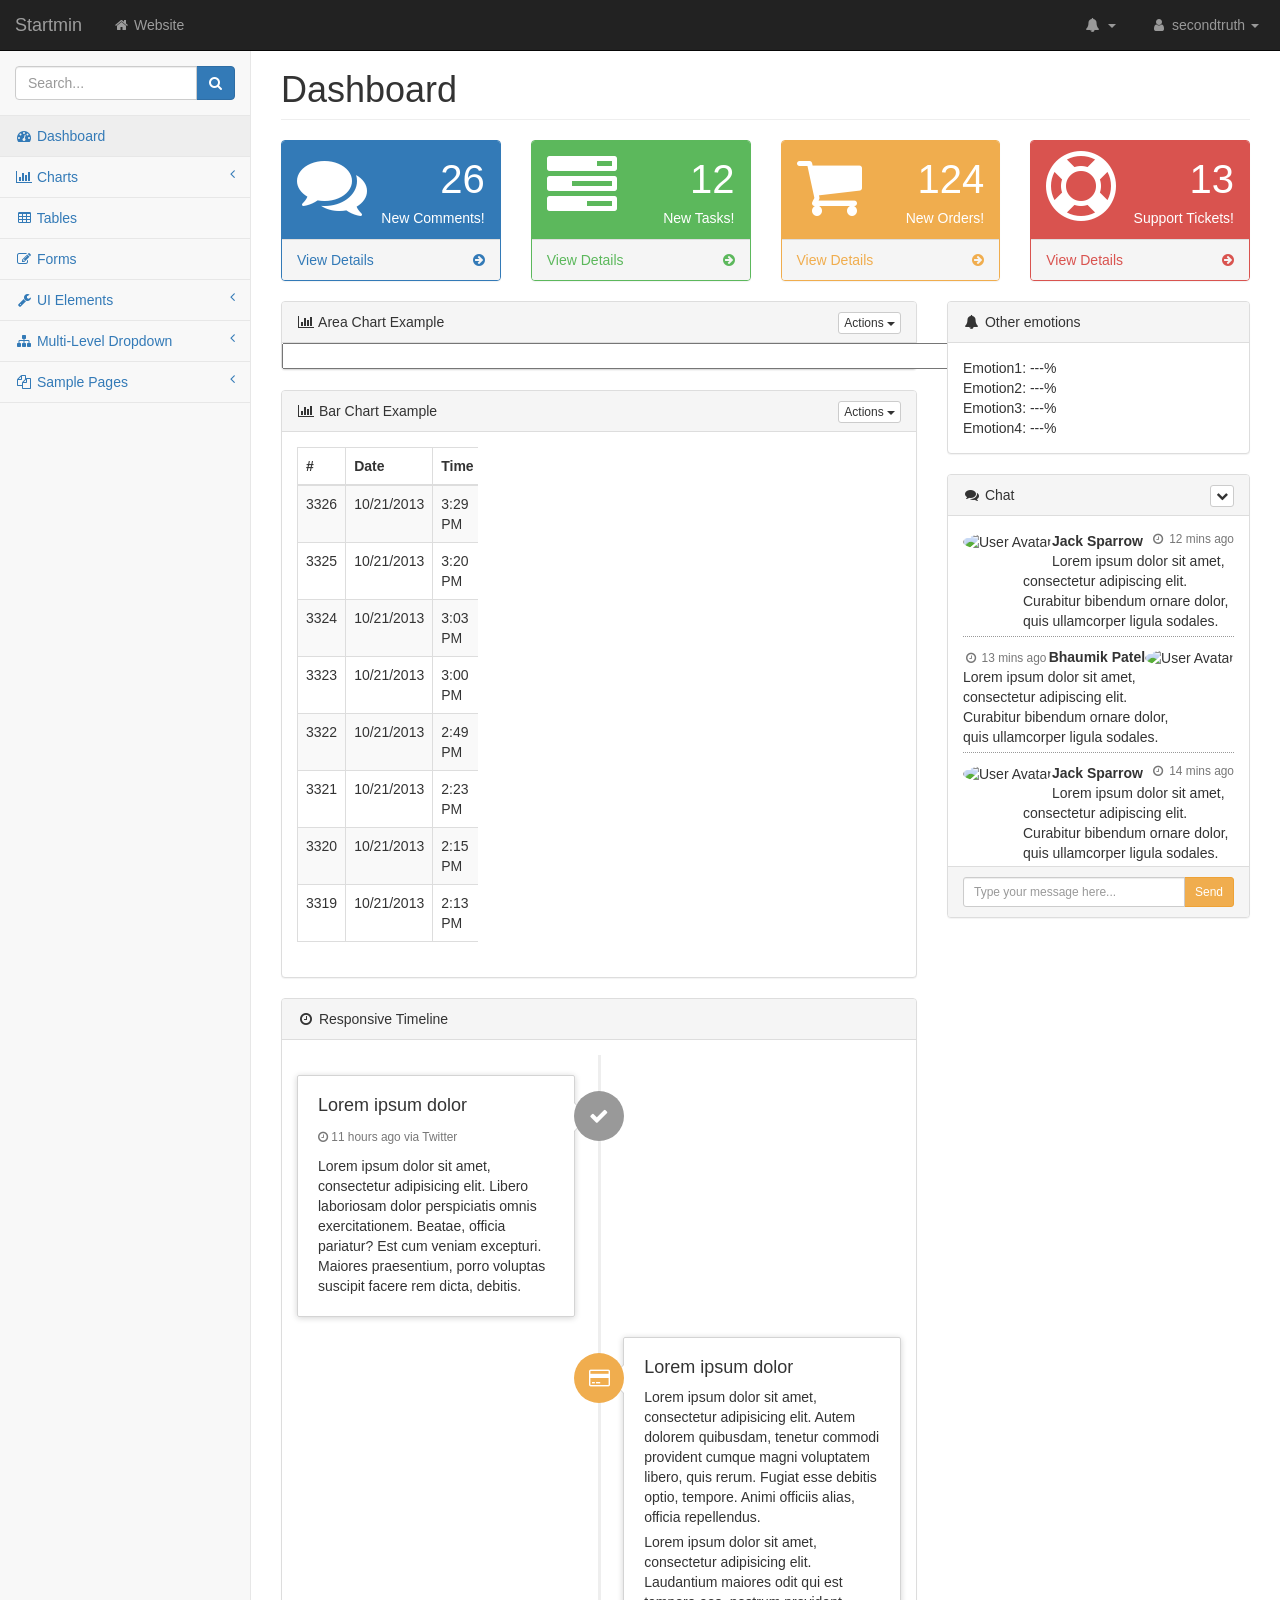
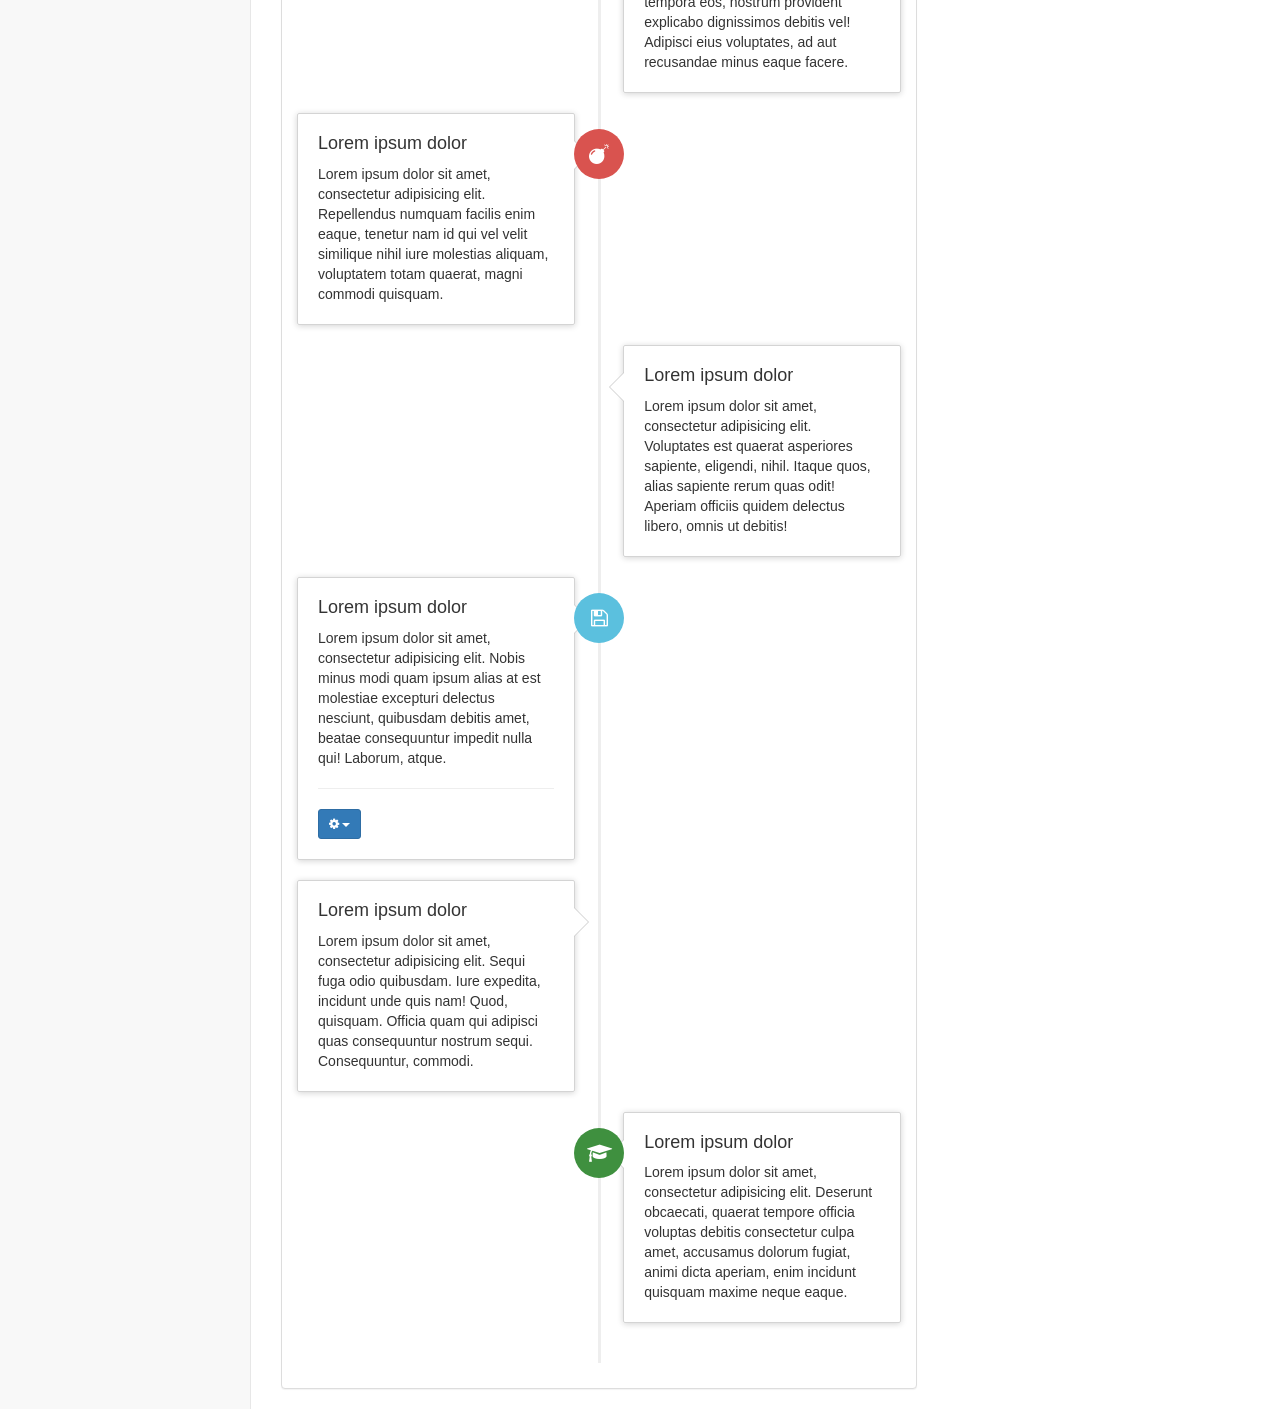
==== Downloads/startmin-master/pages/index.html @ 25c36cb5 "work on template" ====
<!DOCTYPE html>
<html lang="en">

    <head>
        <meta charset="utf-8">
        <meta http-equiv="X-UA-Compatible" content="IE=edge">
        <meta name="viewport" content="width=device-width, initial-scale=1">
        <meta name="description" content="">
        <meta name="author" content="">

        <title>Startmin - Bootstrap Admin Theme</title>

        <!-- Bootstrap Core CSS -->
        <link href="../css/bootstrap.min.css" rel="stylesheet">

        <!-- MetisMenu CSS -->
        <link href="../css/metisMenu.min.css" rel="stylesheet">

        <!-- Timeline CSS -->
        <link href="../css/timeline.css" rel="stylesheet">

        <!-- Custom CSS -->
        <link href="../css/startmin.css" rel="stylesheet">

        <!-- Morris Charts CSS -->
        <link href="../css/morris.css" rel="stylesheet">

        <!-- Custom Fonts -->
        <link href="../css/font-awesome.min.css" rel="stylesheet" type="text/css">

        <!-- HTML5 Shim and Respond.js IE8 support of HTML5 elements and media queries -->
        <!-- WARNING: Respond.js doesn't work if you view the page via file:// -->
        <!--[if lt IE 9]>
        <script src="https://cdnjs.cloudflare.com/ajax/libs/html5shiv/3.7.3/html5shiv.min.js"></script>
        <script src="https://cdnjs.cloudflare.com/ajax/libs/respond.js/1.4.2/respond.min.js"></script>
        <![endif]-->
    </head>

    <body>

        <div id="wrapper">

            <!-- Navigation -->
            <nav class="navbar navbar-inverse navbar-fixed-top" role="navigation">
                <div class="navbar-header">
                    <a class="navbar-brand" href="index.html">Startmin</a>
                </div>

                <button type="button" class="navbar-toggle" data-toggle="collapse" data-target=".navbar-collapse">
                    <span class="sr-only">Toggle navigation</span>
                    <span class="icon-bar"></span>
                    <span class="icon-bar"></span>
                    <span class="icon-bar"></span>
                </button>

                <ul class="nav navbar-nav navbar-left navbar-top-links">
                    <li><a href="#"><i class="fa fa-home fa-fw"></i> Website</a></li>
                </ul>

                <ul class="nav navbar-right navbar-top-links">
                    <li class="dropdown navbar-inverse">
                        <a class="dropdown-toggle" data-toggle="dropdown" href="#">
                            <i class="fa fa-bell fa-fw"></i> <b class="caret"></b>
                        </a>
                        <ul class="dropdown-menu dropdown-alerts">
                            <li>
                                <a href="#">
                                    <div>
                                        <i class="fa fa-comment fa-fw"></i> New Comment
                                        <span class="pull-right text-muted small">4 minutes ago</span>
                                    </div>
                                </a>
                            </li>
                            <li>
                                <a href="#">
                                    <div>
                                        <i class="fa fa-twitter fa-fw"></i> 3 New Followers
                                        <span class="pull-right text-muted small">12 minutes ago</span>
                                    </div>
                                </a>
                            </li>
                            <li>
                                <a href="#">
                                    <div>
                                        <i class="fa fa-envelope fa-fw"></i> Message Sent
                                        <span class="pull-right text-muted small">4 minutes ago</span>
                                    </div>
                                </a>
                            </li>
                            <li>
                                <a href="#">
                                    <div>
                                        <i class="fa fa-tasks fa-fw"></i> New Task
                                        <span class="pull-right text-muted small">4 minutes ago</span>
                                    </div>
                                </a>
                            </li>
                            <li>
                                <a href="#">
                                    <div>
                                        <i class="fa fa-upload fa-fw"></i> Server Rebooted
                                        <span class="pull-right text-muted small">4 minutes ago</span>
                                    </div>
                                </a>
                            </li>
                            <li class="divider"></li>
                            <li>
                                <a class="text-center" href="#">
                                    <strong>See All Alerts</strong>
                                    <i class="fa fa-angle-right"></i>
                                </a>
                            </li>
                        </ul>
                    </li>
                    <li class="dropdown">
                        <a class="dropdown-toggle" data-toggle="dropdown" href="#">
                            <i class="fa fa-user fa-fw"></i> secondtruth <b class="caret"></b>
                        </a>
                        <ul class="dropdown-menu dropdown-user">
                            <li>
                                <a href="#"><i class="fa fa-user fa-fw"></i> User Profile</a>
                            </li>
                            <li>
                                <a href="#"><i class="fa fa-gear fa-fw"></i> Settings</a>
                            </li>
                            <li class="divider"></li>
                            <li>
                                <a href="login.html"><i class="fa fa-sign-out fa-fw"></i> Logout</a>
                            </li>
                        </ul>
                    </li>
                </ul>
                <!-- /.navbar-top-links -->
            </nav>

            <aside class="sidebar navbar-default" role="navigation">
                <div class="sidebar-nav navbar-collapse">
                    <ul class="nav" id="side-menu">
                        <li class="sidebar-search">
                            <div class="input-group custom-search-form">
                                <input type="text" class="form-control" placeholder="Search...">
                                <span class="input-group-btn">
                                    <button class="btn btn-primary" type="button">
                                        <i class="fa fa-search"></i>
                                    </button>
                                </span>
                            </div>
                            <!-- /input-group -->
                        </li>
                        <li>
                            <a href="index.html" class="active"><i class="fa fa-dashboard fa-fw"></i> Dashboard</a>
                        </li>
                        <li>
                            <a href="#"><i class="fa fa-bar-chart-o fa-fw"></i> Charts<span class="fa arrow"></span></a>
                            <ul class="nav nav-second-level">
                                <li>
                                    <a href="flot.html">Flot Charts</a>
                                </li>
                                <li>
                                    <a href="morris.html">Morris.js Charts</a>
                                </li>
                            </ul>
                            <!-- /.nav-second-level -->
                        </li>
                        <li>
                            <a href="tables.html"><i class="fa fa-table fa-fw"></i> Tables</a>
                        </li>
                        <li>
                            <a href="forms.html"><i class="fa fa-edit fa-fw"></i> Forms</a>
                        </li>
                        <li>
                            <a href="#"><i class="fa fa-wrench fa-fw"></i> UI Elements<span class="fa arrow"></span></a>
                            <ul class="nav nav-second-level">
                                <li>
                                    <a href="panels-wells.html">Panels and Wells</a>
                                </li>
                                <li>
                                    <a href="buttons.html">Buttons</a>
                                </li>
                                <li>
                                    <a href="notifications.html">Notifications</a>
                                </li>
                                <li>
                                    <a href="typography.html">Typography</a>
                                </li>
                                <li>
                                    <a href="icons.html"> Icons</a>
                                </li>
                                <li>
                                    <a href="grid.html">Grid</a>
                                </li>
                            </ul>
                            <!-- /.nav-second-level -->
                        </li>
                        <li>
                            <a href="#"><i class="fa fa-sitemap fa-fw"></i> Multi-Level Dropdown<span class="fa arrow"></span></a>
                            <ul class="nav nav-second-level">
                                <li>
                                    <a href="#">Second Level Item</a>
                                </li>
                                <li>
                                    <a href="#">Second Level Item</a>
                                </li>
                                <li>
                                    <a href="#">Third Level <span class="fa arrow"></span></a>
                                    <ul class="nav nav-third-level">
                                        <li>
                                            <a href="#">Third Level Item</a>
                                        </li>
                                        <li>
                                            <a href="#">Third Level Item</a>
                                        </li>
                                        <li>
                                            <a href="#">Third Level Item</a>
                                        </li>
                                        <li>
                                            <a href="#">Third Level Item</a>
                                        </li>
                                    </ul>
                                    <!-- /.nav-third-level -->
                                </li>
                            </ul>
                            <!-- /.nav-second-level -->
                        </li>
                        <li>
                            <a href="#"><i class="fa fa-files-o fa-fw"></i> Sample Pages<span class="fa arrow"></span></a>
                            <ul class="nav nav-second-level">
                                <li>
                                    <a href="blank.html">Blank Page</a>
                                </li>
                                <li>
                                    <a href="login.html">Login Page</a>
                                </li>
                            </ul>
                            <!-- /.nav-second-level -->
                        </li>
                    </ul>
                </div>
            </aside>
            <!-- /.sidebar -->

            <div id="page-wrapper">
                <div class="container-fluid">
                    <div class="row">
                        <div class="col-lg-12">
                            <h1 class="page-header">Dashboard</h1>
                        </div>
                        <!-- /.col-lg-12 -->
                    </div>
                    <!-- /.row -->
                    <div class="row">
                        <div class="col-lg-3 col-md-6">
                            <div class="panel panel-primary">
                                <div class="panel-heading">
                                    <div class="row">
                                        <div class="col-xs-3">
                                            <i class="fa fa-comments fa-5x"></i>
                                        </div>
                                        <div class="col-xs-9 text-right">
                                            <div class="huge">26</div>
                                            <div>New Comments!</div>
                                        </div>
                                    </div>
                                </div>
                                <a href="#">
                                    <div class="panel-footer">
                                        <span class="pull-left">View Details</span>
                                        <span class="pull-right"><i class="fa fa-arrow-circle-right"></i></span>

                                        <div class="clearfix"></div>
                                    </div>
                                </a>
                            </div>
                        </div>
                        <div class="col-lg-3 col-md-6">
                            <div class="panel panel-green">
                                <div class="panel-heading">
                                    <div class="row">
                                        <div class="col-xs-3">
                                            <i class="fa fa-tasks fa-5x"></i>
                                        </div>
                                        <div class="col-xs-9 text-right">
                                            <div class="huge">12</div>
                                            <div>New Tasks!</div>
                                        </div>
                                    </div>
                                </div>
                                <a href="#">
                                    <div class="panel-footer">
                                        <span class="pull-left">View Details</span>
                                        <span class="pull-right"><i class="fa fa-arrow-circle-right"></i></span>

                                        <div class="clearfix"></div>
                                    </div>
                                </a>
                            </div>
                        </div>
                        <div class="col-lg-3 col-md-6">
                            <div class="panel panel-yellow">
                                <div class="panel-heading">
                                    <div class="row">
                                        <div class="col-xs-3">
                                            <i class="fa fa-shopping-cart fa-5x"></i>
                                        </div>
                                        <div class="col-xs-9 text-right">
                                            <div class="huge">124</div>
                                            <div>New Orders!</div>
                                        </div>
                                    </div>
                                </div>
                                <a href="#">
                                    <div class="panel-footer">
                                        <span class="pull-left">View Details</span>
                                        <span class="pull-right"><i class="fa fa-arrow-circle-right"></i></span>

                                        <div class="clearfix"></div>
                                    </div>
                                </a>
                            </div>
                        </div>
                        <div class="col-lg-3 col-md-6">
                            <div class="panel panel-red">
                                <div class="panel-heading">
                                    <div class="row">
                                        <div class="col-xs-3">
                                            <i class="fa fa-support fa-5x"></i>
                                        </div>
                                        <div class="col-xs-9 text-right">
                                            <div class="huge">13</div>
                                            <div>Support Tickets!</div>
                                        </div>
                                    </div>
                                </div>
                                <a href="#">
                                    <div class="panel-footer">
                                        <span class="pull-left">View Details</span>
                                        <span class="pull-right"><i class="fa fa-arrow-circle-right"></i></span>

                                        <div class="clearfix"></div>
                                    </div>
                                </a>
                            </div>
                        </div>
                    </div>
                    <!-- /.row -->
                    <div class="row">
                        <div class="col-lg-8">
                            <div class="panel panel-default">
                                <div class="panel-heading">
                                    <i class="fa fa-bar-chart-o fa-fw"></i> Area Chart Example
                                    <div class="pull-right">
                                        <div class="btn-group">
                                            <button type="button" class="btn btn-default btn-xs dropdown-toggle" data-toggle="dropdown">
                                                Actions
                                                <span class="caret"></span>
                                            </button>
                                            <ul class="dropdown-menu pull-right" role="menu">
                                                <li><a href="#">Manual text</a>
                                                </li>
                                                <li><a href="#">URL</a>
                                                </li>
                                            </ul>
                                        </div>
                                    </div>
                                </div>
                                <!-- /.panel-heading -->
                                <input
                                  type="text"
                                  id="name"
                                  name="name"
                                  required
                                  minlength="4"
                                  maxlength="8"
                                  size="92"
                                />
                                <!-- /.panel-body -->
                            </div>
                            <!-- /.panel -->
                            <div class="panel panel-default">
                                <div class="panel-heading">
                                    <i class="fa fa-bar-chart-o fa-fw"></i> Bar Chart Example
                                    <div class="pull-right">
                                        <div class="btn-group">
                                            <button type="button" class="btn btn-default btn-xs dropdown-toggle" data-toggle="dropdown">
                                                Actions
                                                <span class="caret"></span>
                                            </button>
                                            <ul class="dropdown-menu pull-right" role="menu">
                                                <li><a href="#">Action</a>
                                                </li>
                                                <li><a href="#">Another action</a>
                                                </li>
                                                <li><a href="#">Something else here</a>
                                                </li>
                                                <li class="divider"></li>
                                                <li><a href="#">Separated link</a>
                                                </li>
                                            </ul>
                                        </div>
                                    </div>
                                </div>
                                <!-- /.panel-heading -->
                                <div class="panel-body">
                                    <div class="row">
                                        <div class="col-lg-4">
                                            <div class="table-responsive">
                                                <table class="table table-bordered table-hover table-striped">
                                                    <thead>
                                                        <tr>
                                                            <th>#</th>
                                                            <th>Date</th>
                                                            <th>Time</th>
                                                            <th>Amount</th>
                                                        </tr>
                                                    </thead>
                                                    <tbody>
                                                        <tr>
                                                            <td>3326</td>
                                                            <td>10/21/2013</td>
                                                            <td>3:29 PM</td>
                                                            <td>$321.33</td>
                                                        </tr>
                                                        <tr>
                                                            <td>3325</td>
                                                            <td>10/21/2013</td>
                                                            <td>3:20 PM</td>
                                                            <td>$234.34</td>
                                                        </tr>
                                                        <tr>
                                                            <td>3324</td>
                                                            <td>10/21/2013</td>
                                                            <td>3:03 PM</td>
                                                            <td>$724.17</td>
                                                        </tr>
                                                        <tr>
                                                            <td>3323</td>
                                                            <td>10/21/2013</td>
                                                            <td>3:00 PM</td>
                                                            <td>$23.71</td>
                                                        </tr>
                                                        <tr>
                                                            <td>3322</td>
                                                            <td>10/21/2013</td>
                                                            <td>2:49 PM</td>
                                                            <td>$8345.23</td>
                                                        </tr>
                                                        <tr>
                                                            <td>3321</td>
                                                            <td>10/21/2013</td>
                                                            <td>2:23 PM</td>
                                                            <td>$245.12</td>
                                                        </tr>
                                                        <tr>
                                                            <td>3320</td>
                                                            <td>10/21/2013</td>
                                                            <td>2:15 PM</td>
                                                            <td>$5663.54</td>
                                                        </tr>
                                                        <tr>
                                                            <td>3319</td>
                                                            <td>10/21/2013</td>
                                                            <td>2:13 PM</td>
                                                            <td>$943.45</td>
                                                        </tr>
                                                    </tbody>
                                                </table>
                                            </div>
                                            <!-- /.table-responsive -->
                                        </div>
                                        <!-- /.col-lg-4 (nested) -->
                                        <div class="col-lg-8">
                                            <div id="morris-bar-chart"></div>
                                        </div>
                                        <!-- /.col-lg-8 (nested) -->
                                    </div>
                                    <!-- /.row -->
                                </div>
                                <!-- /.panel-body -->
                            </div>
                            <!-- /.panel -->
                            <div class="panel panel-default">
                                <div class="panel-heading">
                                    <i class="fa fa-clock-o fa-fw"></i> Responsive Timeline
                                </div>
                                <!-- /.panel-heading -->
                                <div class="panel-body">
                                    <ul class="timeline">
                                        <li>
                                            <div class="timeline-badge"><i class="fa fa-check"></i>
                                            </div>
                                            <div class="timeline-panel">
                                                <div class="timeline-heading">
                                                    <h4 class="timeline-title">Lorem ipsum dolor</h4>

                                                    <p>
                                                        <small class="text-muted"><i class="fa fa-clock-o"></i> 11 hours ago via
                                                            Twitter
                                                        </small>
                                                    </p>
                                                </div>
                                                <div class="timeline-body">
                                                    <p>Lorem ipsum dolor sit amet, consectetur adipisicing elit. Libero
                                                        laboriosam
                                                        dolor perspiciatis omnis exercitationem. Beatae, officia pariatur? Est
                                                        cum
                                                        veniam excepturi. Maiores praesentium, porro voluptas suscipit facere
                                                        rem
                                                        dicta, debitis.</p>
                                                </div>
                                            </div>
                                        </li>
                                        <li class="timeline-inverted">
                                            <div class="timeline-badge warning"><i class="fa fa-credit-card"></i>
                                            </div>
                                            <div class="timeline-panel">
                                                <div class="timeline-heading">
                                                    <h4 class="timeline-title">Lorem ipsum dolor</h4>
                                                </div>
                                                <div class="timeline-body">
                                                    <p>Lorem ipsum dolor sit amet, consectetur adipisicing elit. Autem dolorem
                                                        quibusdam, tenetur commodi provident cumque magni voluptatem libero,
                                                        quis
                                                        rerum. Fugiat esse debitis optio, tempore. Animi officiis alias, officia
                                                        repellendus.</p>

                                                    <p>Lorem ipsum dolor sit amet, consectetur adipisicing elit. Laudantium
                                                        maiores
                                                        odit qui est tempora eos, nostrum provident explicabo dignissimos
                                                        debitis
                                                        vel! Adipisci eius voluptates, ad aut recusandae minus eaque facere.</p>
                                                </div>
                                            </div>
                                        </li>
                                        <li>
                                            <div class="timeline-badge danger"><i class="fa fa-bomb"></i>
                                            </div>
                                            <div class="timeline-panel">
                                                <div class="timeline-heading">
                                                    <h4 class="timeline-title">Lorem ipsum dolor</h4>
                                                </div>
                                                <div class="timeline-body">
                                                    <p>Lorem ipsum dolor sit amet, consectetur adipisicing elit. Repellendus
                                                        numquam
                                                        facilis enim eaque, tenetur nam id qui vel velit similique nihil iure
                                                        molestias aliquam, voluptatem totam quaerat, magni commodi quisquam.</p>
                                                </div>
                                            </div>
                                        </li>
                                        <li class="timeline-inverted">
                                            <div class="timeline-panel">
                                                <div class="timeline-heading">
                                                    <h4 class="timeline-title">Lorem ipsum dolor</h4>
                                                </div>
                                                <div class="timeline-body">
                                                    <p>Lorem ipsum dolor sit amet, consectetur adipisicing elit. Voluptates est
                                                        quaerat asperiores sapiente, eligendi, nihil. Itaque quos, alias
                                                        sapiente
                                                        rerum quas odit! Aperiam officiis quidem delectus libero, omnis ut
                                                        debitis!</p>
                                                </div>
                                            </div>
                                        </li>
                                        <li>
                                            <div class="timeline-badge info"><i class="fa fa-save"></i>
                                            </div>
                                            <div class="timeline-panel">
                                                <div class="timeline-heading">
                                                    <h4 class="timeline-title">Lorem ipsum dolor</h4>
                                                </div>
                                                <div class="timeline-body">
                                                    <p>Lorem ipsum dolor sit amet, consectetur adipisicing elit. Nobis minus
                                                        modi
                                                        quam ipsum alias at est molestiae excepturi delectus nesciunt, quibusdam
                                                        debitis amet, beatae consequuntur impedit nulla qui! Laborum, atque.</p>
                                                    <hr>
                                                    <div class="btn-group">
                                                        <button type="button" class="btn btn-primary btn-sm dropdown-toggle" data-toggle="dropdown">
                                                            <i class="fa fa-gear"></i> <span class="caret"></span>
                                                        </button>
                                                        <ul class="dropdown-menu" role="menu">
                                                            <li><a href="#">Action</a>
                                                            </li>
                                                            <li><a href="#">Another action</a>
                                                            </li>
                                                            <li><a href="#">Something else here</a>
                                                            </li>
                                                            <li class="divider"></li>
                                                            <li><a href="#">Separated link</a>
                                                            </li>
                                                        </ul>
                                                    </div>
                                                </div>
                                            </div>
                                        </li>
                                        <li>
                                            <div class="timeline-panel">
                                                <div class="timeline-heading">
                                                    <h4 class="timeline-title">Lorem ipsum dolor</h4>
                                                </div>
                                                <div class="timeline-body">
                                                    <p>Lorem ipsum dolor sit amet, consectetur adipisicing elit. Sequi fuga odio
                                                        quibusdam. Iure expedita, incidunt unde quis nam! Quod, quisquam.
                                                        Officia
                                                        quam qui adipisci quas consequuntur nostrum sequi. Consequuntur,
                                                        commodi.</p>
                                                </div>
                                            </div>
                                        </li>
                                        <li class="timeline-inverted">
                                            <div class="timeline-badge success"><i class="fa fa-graduation-cap"></i>
                                            </div>
                                            <div class="timeline-panel">
                                                <div class="timeline-heading">
                                                    <h4 class="timeline-title">Lorem ipsum dolor</h4>
                                                </div>
                                                <div class="timeline-body">
                                                    <p>Lorem ipsum dolor sit amet, consectetur adipisicing elit. Deserunt
                                                        obcaecati,
                                                        quaerat tempore officia voluptas debitis consectetur culpa amet,
                                                        accusamus
                                                        dolorum fugiat, animi dicta aperiam, enim incidunt quisquam maxime neque
                                                        eaque.</p>
                                                </div>
                                            </div>
                                        </li>
                                    </ul>
                                </div>
                                <!-- /.panel-body -->
                            </div>
                            <!-- /.panel -->
                        </div>
                        <!-- /.col-lg-8 -->
                        <div class="col-lg-4">
                            <div class="panel panel-default">
                                <div class="panel-heading">
                                    <i class="fa fa-bell fa-fw"></i> Other emotions
                                </div>
                                <!-- /.panel-heading -->
                                <div class="panel-body">
                                    Emotion1: ---%<br>
                                    Emotion2: ---%<br>
                                    Emotion3: ---%<br>
                                    Emotion4: ---%<br>



                                    <!-- Въвеждаме тук списък с открити емоции -->

                                </div>
                                <!-- /.panel-body -->
                            </div>
                            <div class="chat-panel panel panel-default">
                                <div class="panel-heading">
                                    <i class="fa fa-comments fa-fw"></i>
                                    Chat
                                    <div class="btn-group pull-right">
                                        <button type="button" class="btn btn-default btn-xs dropdown-toggle" data-toggle="dropdown">
                                            <i class="fa fa-chevron-down"></i>
                                        </button>
                                        <ul class="dropdown-menu slidedown">
                                            <li>
                                                <a href="#">
                                                    <i class="fa fa-refresh fa-fw"></i> Refresh
                                                </a>
                                            </li>
                                            <li>
                                                <a href="#">
                                                    <i class="fa fa-check-circle fa-fw"></i> Available
                                                </a>
                                            </li>
                                            <li>
                                                <a href="#">
                                                    <i class="fa fa-times fa-fw"></i> Busy
                                                </a>
                                            </li>
                                            <li>
                                                <a href="#">
                                                    <i class="fa fa-clock-o fa-fw"></i> Away
                                                </a>
                                            </li>
                                            <li class="divider"></li>
                                            <li>
                                                <a href="#">
                                                    <i class="fa fa-sign-out fa-fw"></i> Sign Out
                                                </a>
                                            </li>
                                        </ul>
                                    </div>
                                </div>
                                <!-- /.panel-heading -->
                                <div class="panel-body">
                                    <ul class="chat">
                                        <li class="left clearfix">
                                                <span class="chat-img pull-left">
                                                    <img src="http://via.placeholder.com/50/55C1E7/fff" alt="User Avatar"
                                                         class="img-circle"/>
                                                </span>

                                            <div class="chat-body clearfix">
                                                <div class="header">
                                                    <strong class="primary-font">Jack Sparrow</strong>
                                                    <small class="pull-right text-muted">
                                                        <i class="fa fa-clock-o fa-fw"></i> 12 mins ago
                                                    </small>
                                                </div>
                                                <p>
                                                    Lorem ipsum dolor sit amet, consectetur adipiscing elit. Curabitur bibendum
                                                    ornare dolor, quis ullamcorper ligula sodales.
                                                </p>
                                            </div>
                                        </li>
                                        <li class="right clearfix">
                                                <span class="chat-img pull-right">
                                                    <img src="http://via.placeholder.com/50/FA6F57/fff" alt="User Avatar"
                                                         class="img-circle"/>
                                                </span>

                                            <div class="chat-body clearfix">
                                                <div class="header">
                                                    <small class=" text-muted">
                                                        <i class="fa fa-clock-o fa-fw"></i> 13 mins ago
                                                    </small>
                                                    <strong class="pull-right primary-font">Bhaumik Patel</strong>
                                                </div>
                                                <p>
                                                    Lorem ipsum dolor sit amet, consectetur adipiscing elit. Curabitur bibendum
                                                    ornare dolor, quis ullamcorper ligula sodales.
                                                </p>
                                            </div>
                                        </li>
                                        <li class="left clearfix">
                                                <span class="chat-img pull-left">
                                                    <img src="http://via.placeholder.com/50/55C1E7/fff" alt="User Avatar"
                                                         class="img-circle"/>
                                                </span>

                                            <div class="chat-body clearfix">
                                                <div class="header">
                                                    <strong class="primary-font">Jack Sparrow</strong>
                                                    <small class="pull-right text-muted">
                                                        <i class="fa fa-clock-o fa-fw"></i> 14 mins ago
                                                    </small>
                                                </div>
                                                <p>
                                                    Lorem ipsum dolor sit amet, consectetur adipiscing elit. Curabitur bibendum
                                                    ornare dolor, quis ullamcorper ligula sodales.
                                                </p>
                                            </div>
                                        </li>
                                        <li class="right clearfix">
                                                <span class="chat-img pull-right">
                                                    <img src="http://via.placeholder.com/50/FA6F57/fff" alt="User Avatar"
                                                         class="img-circle"/>
                                                </span>

                                            <div class="chat-body clearfix">
                                                <div class="header">
                                                    <small class=" text-muted">
                                                        <i class="fa fa-clock-o fa-fw"></i> 15 mins ago
                                                    </small>
                                                    <strong class="pull-right primary-font">Bhaumik Patel</strong>
                                                </div>
                                                <p>
                                                    Lorem ipsum dolor sit amet, consectetur adipiscing elit. Curabitur bibendum
                                                    ornare dolor, quis ullamcorper ligula sodales.
                                                </p>
                                            </div>
                                        </li>
                                    </ul>
                                </div>
                                <!-- /.panel-body -->
                                <div class="panel-footer">
                                    <div class="input-group">
                                        <input id="btn-input" type="text" class="form-control input-sm" placeholder="Type your message here..." />
                                        <span class="input-group-btn">
                                            <button class="btn btn-warning btn-sm" id="btn-chat">
                                                Send
                                            </button>
                                        </span>
                                    </div>
                                </div>
                                <!-- /.panel-footer -->
                            </div>
                            <!-- /.panel .chat-panel -->
                        </div>
                        <!-- /.col-lg-4 -->
                    </div>
                    <!-- /.row -->
                </div>
                <!-- /.container-fluid -->
            </div>
            <!-- /#page-wrapper -->

        </div>
        <!-- /#wrapper -->

        <!-- jQuery -->
        <script src="../js/jquery.min.js"></script>

        <!-- Bootstrap Core JavaScript -->
        <script src="../js/bootstrap.min.js"></script>

        <!-- Metis Menu Plugin JavaScript -->
        <script src="../js/metisMenu.min.js"></script>

        <!-- Morris Charts JavaScript -->
        <script src="../js/raphael.min.js"></script>
        <script src="../js/morris.min.js"></script>
        <script src="../js/morris-data.js"></script>

        <!-- Custom Theme JavaScript -->
        <script src="../js/startmin.js"></script>

    </body>

</html>
---- Downloads/startmin-master/css/metisMenu.min.css ----
/*
 * metismenu - v1.1.3
 * Easy menu jQuery plugin for Twitter Bootstrap 3
 * https://github.com/onokumus/metisMenu
 *
 * Made by Osman Nuri Okumus
 * Under MIT License
 */

.arrow{float:right;line-height:1.42857}.glyphicon.arrow:before{content:"\e079"}.active>a>.glyphicon.arrow:before{content:"\e114"}.fa.arrow:before{content:"\f104"}.active>a>.fa.arrow:before{content:"\f107"}.plus-times{float:right}.fa.plus-times:before{content:"\f067"}.active>a>.fa.plus-times{filter:progid:DXImageTransform.Microsoft.BasicImage(rotation=1);-webkit-transform:rotate(45deg);-moz-transform:rotate(45deg);-ms-transform:rotate(45deg);-o-transform:rotate(45deg);transform:rotate(45deg)}.plus-minus{float:right}.fa.plus-minus:before{content:"\f067"}.active>a>.fa.plus-minus:before{content:"\f068"}
---- Downloads/startmin-master/css/timeline.css ----
.timeline {
    position: relative;
    padding: 20px 0 20px;
    list-style: none;
}

.timeline:before {
    content: " ";
    position: absolute;
    top: 0;
    bottom: 0;
    left: 50%;
    width: 3px;
    margin-left: -1.5px;
    background-color: #eeeeee;
}

.timeline > li {
    position: relative;
    margin-bottom: 20px;
}

.timeline > li:before,
.timeline > li:after {
    content: " ";
    display: table;
}

.timeline > li:after {
    clear: both;
}

.timeline > li:before,
.timeline > li:after {
    content: " ";
    display: table;
}

.timeline > li:after {
    clear: both;
}

.timeline > li > .timeline-panel {
    float: left;
    position: relative;
    width: 46%;
    padding: 20px;
    border: 1px solid #d4d4d4;
    border-radius: 2px;
    -webkit-box-shadow: 0 1px 6px rgba(0,0,0,0.175);
    box-shadow: 0 1px 6px rgba(0,0,0,0.175);
}

.timeline > li > .timeline-panel:before {
    content: " ";
    display: inline-block;
    position: absolute;
    top: 26px;
    right: -15px;
    border-top: 15px solid transparent;
    border-right: 0 solid #ccc;
    border-bottom: 15px solid transparent;
    border-left: 15px solid #ccc;
}

.timeline > li > .timeline-panel:after {
    content: " ";
    display: inline-block;
    position: absolute;
    top: 27px;
    right: -14px;
    border-top: 14px solid transparent;
    border-right: 0 solid #fff;
    border-bottom: 14px solid transparent;
    border-left: 14px solid #fff;
}

.timeline > li > .timeline-badge {
    z-index: 100;
    position: absolute;
    top: 16px;
    left: 50%;
    width: 50px;
    height: 50px;
    margin-left: -25px;
    border-radius: 50% 50% 50% 50%;
    text-align: center;
    font-size: 1.4em;
    line-height: 50px;
    color: #fff;
    background-color: #999999;
}

.timeline > li.timeline-inverted > .timeline-panel {
    float: right;
}

.timeline > li.timeline-inverted > .timeline-panel:before {
    right: auto;
    left: -15px;
    border-right-width: 15px;
    border-left-width: 0;
}

.timeline > li.timeline-inverted > .timeline-panel:after {
    right: auto;
    left: -14px;
    border-right-width: 14px;
    border-left-width: 0;
}

.timeline-badge.primary {
    background-color: #2e6da4 !important;
}

.timeline-badge.success {
    background-color: #3f903f !important;
}

.timeline-badge.warning {
    background-color: #f0ad4e !important;
}

.timeline-badge.danger {
    background-color: #d9534f !important;
}

.timeline-badge.info {
    background-color: #5bc0de !important;
}

.timeline-title {
    margin-top: 0;
    color: inherit;
}

.timeline-body > p,
.timeline-body > ul {
    margin-bottom: 0;
}

.timeline-body > p + p {
    margin-top: 5px;
}

@media(max-width:767px) {
    ul.timeline:before {
        left: 40px;
    }

    ul.timeline > li > .timeline-panel {
        width: calc(100% - 90px);
        width: -moz-calc(100% - 90px);
        width: -webkit-calc(100% - 90px);
    }

    ul.timeline > li > .timeline-badge {
        top: 16px;
        left: 15px;
        margin-left: 0;
    }

    ul.timeline > li > .timeline-panel {
        float: right;
    }

    ul.timeline > li > .timeline-panel:before {
        right: auto;
        left: -15px;
        border-right-width: 15px;
        border-left-width: 0;
    }

    ul.timeline > li > .timeline-panel:after {
        right: auto;
        left: -14px;
        border-right-width: 14px;
        border-left-width: 0;
    }
}
---- Downloads/startmin-master/css/startmin.css ----
/*!
 * Start Bootstrap - SB Admin 2 Bootstrap Admin Theme (http://startbootstrap.com)
 * Code licensed under the Apache License v2.0.
 * For details, see http://www.apache.org/licenses/LICENSE-2.0.
 */

body {
    background-color: #f8f8f8;
}

#wrapper {
    width: 100%;
}

#page-wrapper {
    padding-top: 30px;
    min-height: 568px;
    background-color: #fff;
}

@media(min-width:768px) {
    #page-wrapper {
        position: inherit;
        margin-left: 250px;
        padding: 30px 15px 0 15px;
        border-left: 1px solid #e7e7e7;
    }
}

.navbar-header {
    float: left;
}

.navbar-left {
    float: left;
}

.navbar-right {
    text-align: right;
}

.navbar-top-links {
    margin: 0;
}

.navbar-top-links li {
    display: inline-block;
}

.navbar-top-links li:last-child {
    margin-right: 6px;
}

.navbar-top-links li a {
    padding: 15px;
    min-height: 50px;
}

.navbar-top-links>li>a {
    color: #999;
}

.navbar-top-links>li>a:hover, .navbar-top-links>li>a:focus, .navbar-top-links>.open>a, .navbar-top-links>.open>a:hover, .navbar-top-links>.open>a:focus {
    color: #fff;
    background-color: #222;
}

.navbar-top-links .dropdown-menu li {
    display: block;
}

.navbar-top-links .dropdown-menu li:last-child {
    margin-right: 0;
}

.navbar-top-links .dropdown-menu li a {
    padding: 3px 20px;
    min-height: 0;
}

.navbar-top-links .dropdown-menu li a div {
    white-space: normal;
}

.navbar-top-links .dropdown-messages,
.navbar-top-links .dropdown-tasks,
.navbar-top-links .dropdown-alerts {
    width: 310px;
    min-width: 0;
}

.navbar-top-links .dropdown-messages {
    margin-left: 5px;
}

.navbar-top-links .dropdown-tasks {
    margin-left: -59px;
}

.navbar-top-links .dropdown-alerts {
    margin-left: -123px;
}

.navbar-top-links .dropdown-user {
    right: 0;
    left: auto;
}

.sidebar .sidebar-nav.navbar-collapse {
    padding-right: 0;
    padding-left: 0;
}

.sidebar .sidebar-search {
    padding: 15px;
}

.sidebar ul li {
    border-bottom: 1px solid #e7e7e7;
}

.sidebar ul li a.active {
    background-color: #eee;
}

.sidebar .arrow {
    float: right;
}

.sidebar .fa.arrow:before {
    content: "\f104";
}

.sidebar .active>a>.fa.arrow:before {
    content: "\f107";
}

.sidebar .nav-second-level li,
.sidebar .nav-third-level li {
    border-bottom: 0!important;
}

.sidebar .nav-second-level li a {
    padding-left: 37px;
}

.sidebar .nav-third-level li a {
    padding-left: 52px;
}

@media(min-width:768px) {
    .sidebar {
        z-index: 1;
        position: absolute;
        width: 250px;
        margin-top: 51px;
    }

    .navbar-top-links .dropdown-messages,
    .navbar-top-links .dropdown-tasks,
    .navbar-top-links .dropdown-alerts {
        margin-left: auto;
    }
}

.btn-outline {
    color: inherit;
    background-color: transparent;
    transition: all .5s;
}

.btn-primary.btn-outline {
    color: #428bca;
}

.btn-success.btn-outline {
    color: #5cb85c;
}

.btn-info.btn-outline {
    color: #5bc0de;
}

.btn-warning.btn-outline {
    color: #f0ad4e;
}

.btn-danger.btn-outline {
    color: #d9534f;
}

.btn-primary.btn-outline:hover,
.btn-success.btn-outline:hover,
.btn-info.btn-outline:hover,
.btn-warning.btn-outline:hover,
.btn-danger.btn-outline:hover {
    color: #fff;
}

.chat {
    margin: 0;
    padding: 0;
    list-style: none;
}

.chat li {
    margin-bottom: 10px;
    padding-bottom: 5px;
    border-bottom: 1px dotted #999;
}

.chat li.left .chat-body {
    margin-left: 60px;
}

.chat li.right .chat-body {
    margin-right: 60px;
}

.chat li .chat-body p {
    margin: 0;
}

.panel .slidedown .glyphicon,
.chat .glyphicon {
    margin-right: 5px;
}

.chat-panel .panel-body {
    height: 350px;
    overflow-y: scroll;
}

.login-panel {
    margin-top: 25%;
}

.flot-chart {
    display: block;
    height: 400px;
}

.flot-chart-content {
    width: 100%;
    height: 100%;
}

.dataTables_wrapper {
    position: relative;
    clear: both;
}

table.dataTable thead .sorting,
table.dataTable thead .sorting_asc,
table.dataTable thead .sorting_desc,
table.dataTable thead .sorting_asc_disabled,
table.dataTable thead .sorting_desc_disabled {
    background: 0 0;
}

table.dataTable thead .sorting_asc:after {
    content: "\f0de";
    float: right;
    font-family: fontawesome;
}

table.dataTable thead .sorting_desc:after {
    content: "\f0dd";
    float: right;
    font-family: fontawesome;
}

table.dataTable thead .sorting:after {
    content: "\f0dc";
    float: right;
    font-family: fontawesome;
    color: rgba(50,50,50,.5);
}

.btn-circle {
    width: 30px;
    height: 30px;
    padding: 6px 0;
    border-radius: 15px;
    text-align: center;
    font-size: 12px;
    line-height: 1.428571429;
}

.btn-circle.btn-lg {
    width: 50px;
    height: 50px;
    padding: 10px 16px;
    border-radius: 25px;
    font-size: 18px;
    line-height: 1.33;
}

.btn-circle.btn-xl {
    width: 70px;
    height: 70px;
    padding: 10px 16px;
    border-radius: 35px;
    font-size: 24px;
    line-height: 1.33;
}

.show-grid [class^=col-] {
    padding-top: 10px;
    padding-bottom: 10px;
    border: 1px solid #ddd;
    background-color: #eee!important;
}

.show-grid {
    margin: 15px 0;
}

.huge {
    font-size: 40px;
}

.panel-green {
    border-color: #5cb85c;
}

.panel-green .panel-heading {
    border-color: #5cb85c;
    color: #fff;
    background-color: #5cb85c;
}

.panel-green a {
    color: #5cb85c;
}

.panel-green a:hover {
    color: #3d8b3d;
}

.panel-red {
    border-color: #d9534f;
}

.panel-red .panel-heading {
    border-color: #d9534f;
    color: #fff;
    background-color: #d9534f;
}

.panel-red a {
    color: #d9534f;
}

.panel-red a:hover {
    color: #b52b27;
}

.panel-yellow {
    border-color: #f0ad4e;
}

.panel-yellow .panel-heading {
    border-color: #f0ad4e;
    color: #fff;
    background-color: #f0ad4e;
}

.panel-yellow a {
    color: #f0ad4e;
}

.panel-yellow a:hover {
    color: #df8a13;
}

/* Hero Widgets */
.hero-widget {
    text-align: center;
    padding-top: 20px;
    padding-bottom: 20px;
}
.hero-widget .icon {
    display: block;
    font-size: 96px;
    line-height: 96px;
    margin-bottom: 10px;
    text-align: center;
}
.hero-widget .value {
    display: block;
    height: 64px;
    font-size: 64px;
    line-height: 64px;
    font-style: normal;
}
.hero-widget label { font-size: 17px; }
.hero-widget .options { margin-top: 10px; }

/* Tabbed Panels */
.panel.tabbed-panel .panel-heading{
    padding-top: 5px;
    padding-right: 5px;
    padding-bottom: 0;
}
.panel.tabbed-panel .panel-heading .panel-title{
    padding: 9px 0;
    font-size: 1em;
    line-height: 1em;
}
.panel.tabbed-panel .nav-tabs{
    border-bottom: none;
}
.panel.tabbed-panel .nav-tabs > li > a{
    line-height: 1em;
}
.panel.tabbed-panel .nav-justified{
    margin-bottom: -1px;
}

.tabbed-panel.panel-default .nav-tabs > li > a,
.tabbed-panel.panel-default .nav-tabs > li > a:hover,
.tabbed-panel.panel-default .nav-tabs > li > a:focus {
    color: #777;
}
.tabbed-panel.panel-default .nav-tabs > .open > a,
.tabbed-panel.panel-default .nav-tabs > .open > a:hover,
.tabbed-panel.panel-default .nav-tabs > .open > a:focus,
.tabbed-panel.panel-default .nav-tabs > li > a:hover,
.tabbed-panel.panel-default .nav-tabs > li > a:focus {
    color: #777;
    background-color: #ddd;
    border-color: transparent;
}
.tabbed-panel.panel-default .nav-tabs > li.active > a,
.tabbed-panel.panel-default .nav-tabs > li.active > a:hover,
.tabbed-panel.panel-default .nav-tabs > li.active > a:focus {
    color: #555;
    background-color: #fff;
    border-color: #ddd;
    border-bottom-color: transparent;
}
.tabbed-panel.panel-default .nav-tabs > li.dropdown .dropdown-menu {
    background-color: #f5f5f5;
    border-color: #ddd;
}
.tabbed-panel.panel-default .nav-tabs > li.dropdown .dropdown-menu > li > a {
    color: #777;
}
.tabbed-panel.panel-default .nav-tabs > li.dropdown .dropdown-menu > li > a:hover,
.tabbed-panel.panel-default .nav-tabs > li.dropdown .dropdown-menu > li > a:focus {
    background-color: #ddd;
}
.tabbed-panel.panel-default .nav-tabs > li.dropdown .dropdown-menu > .active > a,
.tabbed-panel.panel-default .nav-tabs > li.dropdown .dropdown-menu > .active > a:hover,
.tabbed-panel.panel-default .nav-tabs > li.dropdown .dropdown-menu > .active > a:focus {
    color: #fff;
    background-color: #555;
}

.tabbed-panel.panel-primary .nav-tabs > li > a,
.tabbed-panel.panel-primary .nav-tabs > li > a:hover,
.tabbed-panel.panel-primary .nav-tabs > li > a:focus {
    color: #fff;
}
.tabbed-panel.panel-primary .nav-tabs > .open > a,
.tabbed-panel.panel-primary .nav-tabs > .open > a:hover,
.tabbed-panel.panel-primary .nav-tabs > .open > a:focus,
.tabbed-panel.panel-primary .nav-tabs > li > a:hover,
.tabbed-panel.panel-primary .nav-tabs > li > a:focus {
    color: #fff;
    background-color: #3071a9;
    border-color: transparent;
}
.tabbed-panel.panel-primary .nav-tabs > li.active > a,
.tabbed-panel.panel-primary .nav-tabs > li.active > a:hover,
.tabbed-panel.panel-primary .nav-tabs > li.active > a:focus {
    color: #428bca;
    background-color: #fff;
    border-color: #428bca;
    border-bottom-color: transparent;
}
.tabbed-panel.panel-primary .nav-tabs > li.dropdown .dropdown-menu {
    background-color: #428bca;
    border-color: #3071a9;
}
.tabbed-panel.panel-primary .nav-tabs > li.dropdown .dropdown-menu > li > a {
    color: #fff;
}
.tabbed-panel.panel-primary .nav-tabs > li.dropdown .dropdown-menu > li > a:hover,
.tabbed-panel.panel-primary .nav-tabs > li.dropdown .dropdown-menu > li > a:focus {
    background-color: #3071a9;
}
.tabbed-panel.panel-primary .nav-tabs > li.dropdown .dropdown-menu > .active > a,
.tabbed-panel.panel-primary .nav-tabs > li.dropdown .dropdown-menu > .active > a:hover,
.tabbed-panel.panel-primary .nav-tabs > li.dropdown .dropdown-menu > .active > a:focus {
    background-color: #4a9fe9;
}


.tabbed-panel.panel-success .nav-tabs > li > a,
.tabbed-panel.panel-success .nav-tabs > li > a:hover,
.tabbed-panel.panel-success .nav-tabs > li > a:focus {
    color: #3c763d;
}
.tabbed-panel.panel-success .nav-tabs > .open > a,
.tabbed-panel.panel-success .nav-tabs > .open > a:hover,
.tabbed-panel.panel-success .nav-tabs > .open > a:focus,
.tabbed-panel.panel-success .nav-tabs > li > a:hover,
.tabbed-panel.panel-success .nav-tabs > li > a:focus {
    color: #3c763d;
    background-color: #d6e9c6;
    border-color: transparent;
}
.tabbed-panel.panel-success .nav-tabs > li.active > a,
.tabbed-panel.panel-success .nav-tabs > li.active > a:hover,
.tabbed-panel.panel-success .nav-tabs > li.active > a:focus {
    color: #3c763d;
    background-color: #fff;
    border-color: #d6e9c6;
    border-bottom-color: transparent;
}
.tabbed-panel.panel-success .nav-tabs > li.dropdown .dropdown-menu {
    background-color: #dff0d8;
    border-color: #d6e9c6;
}
.tabbed-panel.panel-success .nav-tabs > li.dropdown .dropdown-menu > li > a {
    color: #3c763d;
}
.tabbed-panel.panel-success .nav-tabs > li.dropdown .dropdown-menu > li > a:hover,
.tabbed-panel.panel-success .nav-tabs > li.dropdown .dropdown-menu > li > a:focus {
    background-color: #d6e9c6;
}
.tabbed-panel.panel-success .nav-tabs > li.dropdown .dropdown-menu > .active > a,
.tabbed-panel.panel-success .nav-tabs > li.dropdown .dropdown-menu > .active > a:hover,
.tabbed-panel.panel-success .nav-tabs > li.dropdown .dropdown-menu > .active > a:focus {
    color: #fff;
    background-color: #3c763d;
}

.tabbed-panel.panel-info .nav-tabs > li > a,
.tabbed-panel.panel-info .nav-tabs > li > a:hover,
.tabbed-panel.panel-info .nav-tabs > li > a:focus {
    color: #31708f;
}
.tabbed-panel.panel-info .nav-tabs > .open > a,
.tabbed-panel.panel-info .nav-tabs > .open > a:hover,
.tabbed-panel.panel-info .nav-tabs > .open > a:focus,
.tabbed-panel.panel-info .nav-tabs > li > a:hover,
.tabbed-panel.panel-info .nav-tabs > li > a:focus {
    color: #31708f;
    background-color: #bce8f1;
    border-color: transparent;
}
.tabbed-panel.panel-info .nav-tabs > li.active > a,
.tabbed-panel.panel-info .nav-tabs > li.active > a:hover,
.tabbed-panel.panel-info .nav-tabs > li.active > a:focus {
    color: #31708f;
    background-color: #fff;
    border-color: #bce8f1;
    border-bottom-color: transparent;
}
.tabbed-panel.panel-info .nav-tabs > li.dropdown .dropdown-menu {
    background-color: #d9edf7;
    border-color: #bce8f1;
}
.tabbed-panel.panel-info .nav-tabs > li.dropdown .dropdown-menu > li > a {
    color: #31708f;
}
.tabbed-panel.panel-info .nav-tabs > li.dropdown .dropdown-menu > li > a:hover,
.tabbed-panel.panel-info .nav-tabs > li.dropdown .dropdown-menu > li > a:focus {
    background-color: #bce8f1;
}
.tabbed-panel.panel-info .nav-tabs > li.dropdown .dropdown-menu > .active > a,
.tabbed-panel.panel-info .nav-tabs > li.dropdown .dropdown-menu > .active > a:hover,
.tabbed-panel.panel-info .nav-tabs > li.dropdown .dropdown-menu > .active > a:focus {
    color: #fff;
    background-color: #31708f;
}

.tabbed-panel.panel-warning .nav-tabs > li > a,
.tabbed-panel.panel-warning .nav-tabs > li > a:hover,
.tabbed-panel.panel-warning .nav-tabs > li > a:focus {
    color: #8a6d3b;
}
.tabbed-panel.panel-warning .nav-tabs > .open > a,
.tabbed-panel.panel-warning .nav-tabs > .open > a:hover,
.tabbed-panel.panel-warning .nav-tabs > .open > a:focus,
.tabbed-panel.panel-warning .nav-tabs > li > a:hover,
.tabbed-panel.panel-warning .nav-tabs > li > a:focus {
    color: #8a6d3b;
    background-color: #faebcc;
    border-color: transparent;
}
.tabbed-panel.panel-warning .nav-tabs > li.active > a,
.tabbed-panel.panel-warning .nav-tabs > li.active > a:hover,
.tabbed-panel.panel-warning .nav-tabs > li.active > a:focus {
    color: #8a6d3b;
    background-color: #fff;
    border-color: #faebcc;
    border-bottom-color: transparent;
}
.tabbed-panel.panel-warning .nav-tabs > li.dropdown .dropdown-menu {
    background-color: #fcf8e3;
    border-color: #faebcc;
}
.tabbed-panel.panel-warning .nav-tabs > li.dropdown .dropdown-menu > li > a {
    color: #8a6d3b;
}
.tabbed-panel.panel-warning .nav-tabs > li.dropdown .dropdown-menu > li > a:hover,
.tabbed-panel.panel-warning .nav-tabs > li.dropdown .dropdown-menu > li > a:focus {
    background-color: #faebcc;
}
.tabbed-panel.panel-warning .nav-tabs > li.dropdown .dropdown-menu > .active > a,
.tabbed-panel.panel-warning .nav-tabs > li.dropdown .dropdown-menu > .active > a:hover,
.tabbed-panel.panel-warning .nav-tabs > li.dropdown .dropdown-menu > .active > a:focus {
    color: #fff;
    background-color: #8a6d3b;
}

.tabbed-panel.panel-danger .nav-tabs > li > a,
.tabbed-panel.panel-danger .nav-tabs > li > a:hover,
.tabbed-panel.panel-danger .nav-tabs > li > a:focus {
    color: #a94442;
}
.tabbed-panel.panel-danger .nav-tabs > .open > a,
.tabbed-panel.panel-danger .nav-tabs > .open > a:hover,
.tabbed-panel.panel-danger .nav-tabs > .open > a:focus,
.tabbed-panel.panel-danger .nav-tabs > li > a:hover,
.tabbed-panel.panel-danger .nav-tabs > li > a:focus {
    color: #a94442;
    background-color: #ebccd1;
    border-color: transparent;
}
.tabbed-panel.panel-danger .nav-tabs > li.active > a,
.tabbed-panel.panel-danger .nav-tabs > li.active > a:hover,
.tabbed-panel.panel-danger .nav-tabs > li.active > a:focus {
    color: #a94442;
    background-color: #fff;
    border-color: #ebccd1;
    border-bottom-color: transparent;
}
.tabbed-panel.panel-danger .nav-tabs > li.dropdown .dropdown-menu {
    background-color: #f2dede; /* bg color */
    border-color: #ebccd1; /* border color */
}
.tabbed-panel.panel-danger .nav-tabs > li.dropdown .dropdown-menu > li > a {
    color: #a94442; /* normal text color */
}
.tabbed-panel.panel-danger .nav-tabs > li.dropdown .dropdown-menu > li > a:hover,
.tabbed-panel.panel-danger .nav-tabs > li.dropdown .dropdown-menu > li > a:focus {
    background-color: #ebccd1; /* hover bg color */
}
.tabbed-panel.panel-danger .nav-tabs > li.dropdown .dropdown-menu > .active > a,
.tabbed-panel.panel-danger .nav-tabs > li.dropdown .dropdown-menu > .active > a:hover,
.tabbed-panel.panel-danger .nav-tabs > li.dropdown .dropdown-menu > .active > a:focus {
    color: #fff; /* active text color */
    background-color: #a94442; /* active bg color */
}
---- Downloads/startmin-master/css/morris.css ----
.morris-hover{position:absolute;z-index:1000}.morris-hover.morris-default-style{border-radius:10px;padding:6px;color:#666;background:rgba(255,255,255,0.8);border:solid 2px rgba(230,230,230,0.8);font-family:sans-serif;font-size:12px;text-align:center}.morris-hover.morris-default-style .morris-hover-row-label{font-weight:bold;margin:0.25em 0}
.morris-hover.morris-default-style .morris-hover-point{white-space:nowrap;margin:0.1em 0}
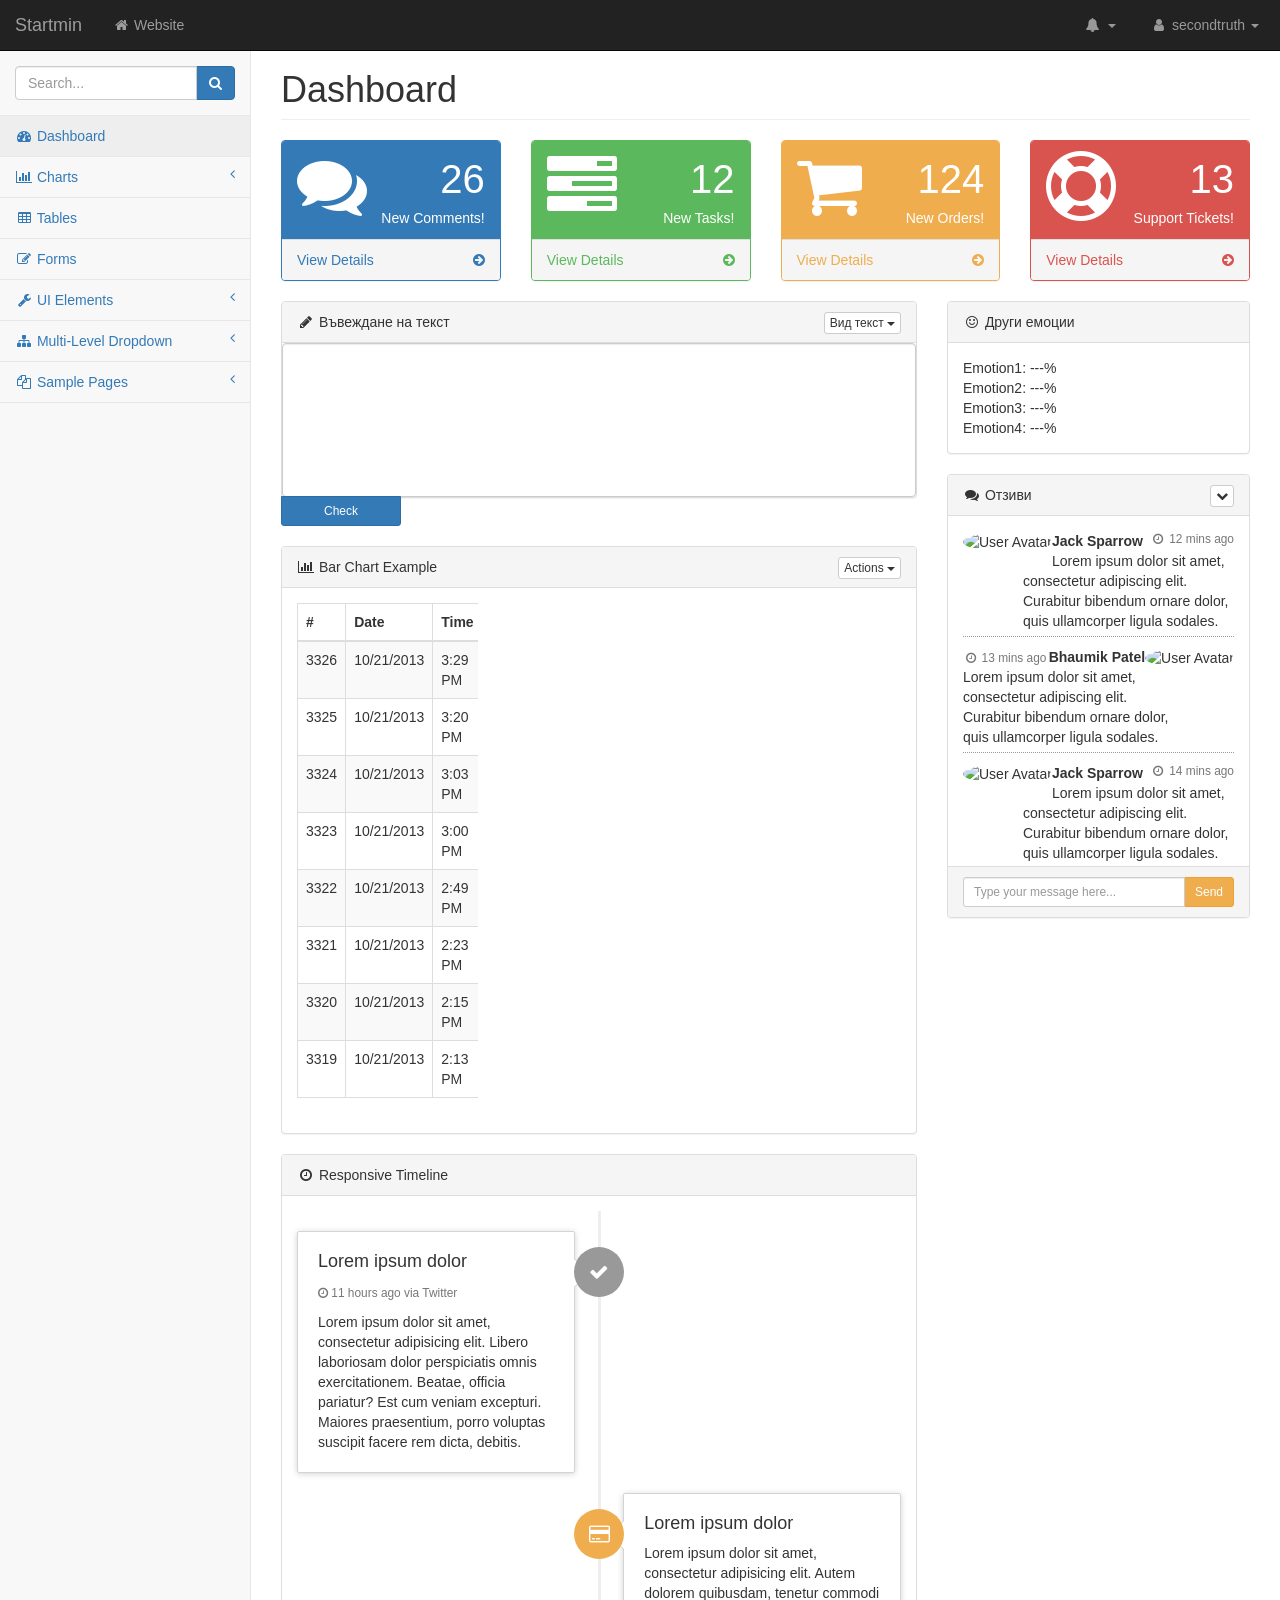
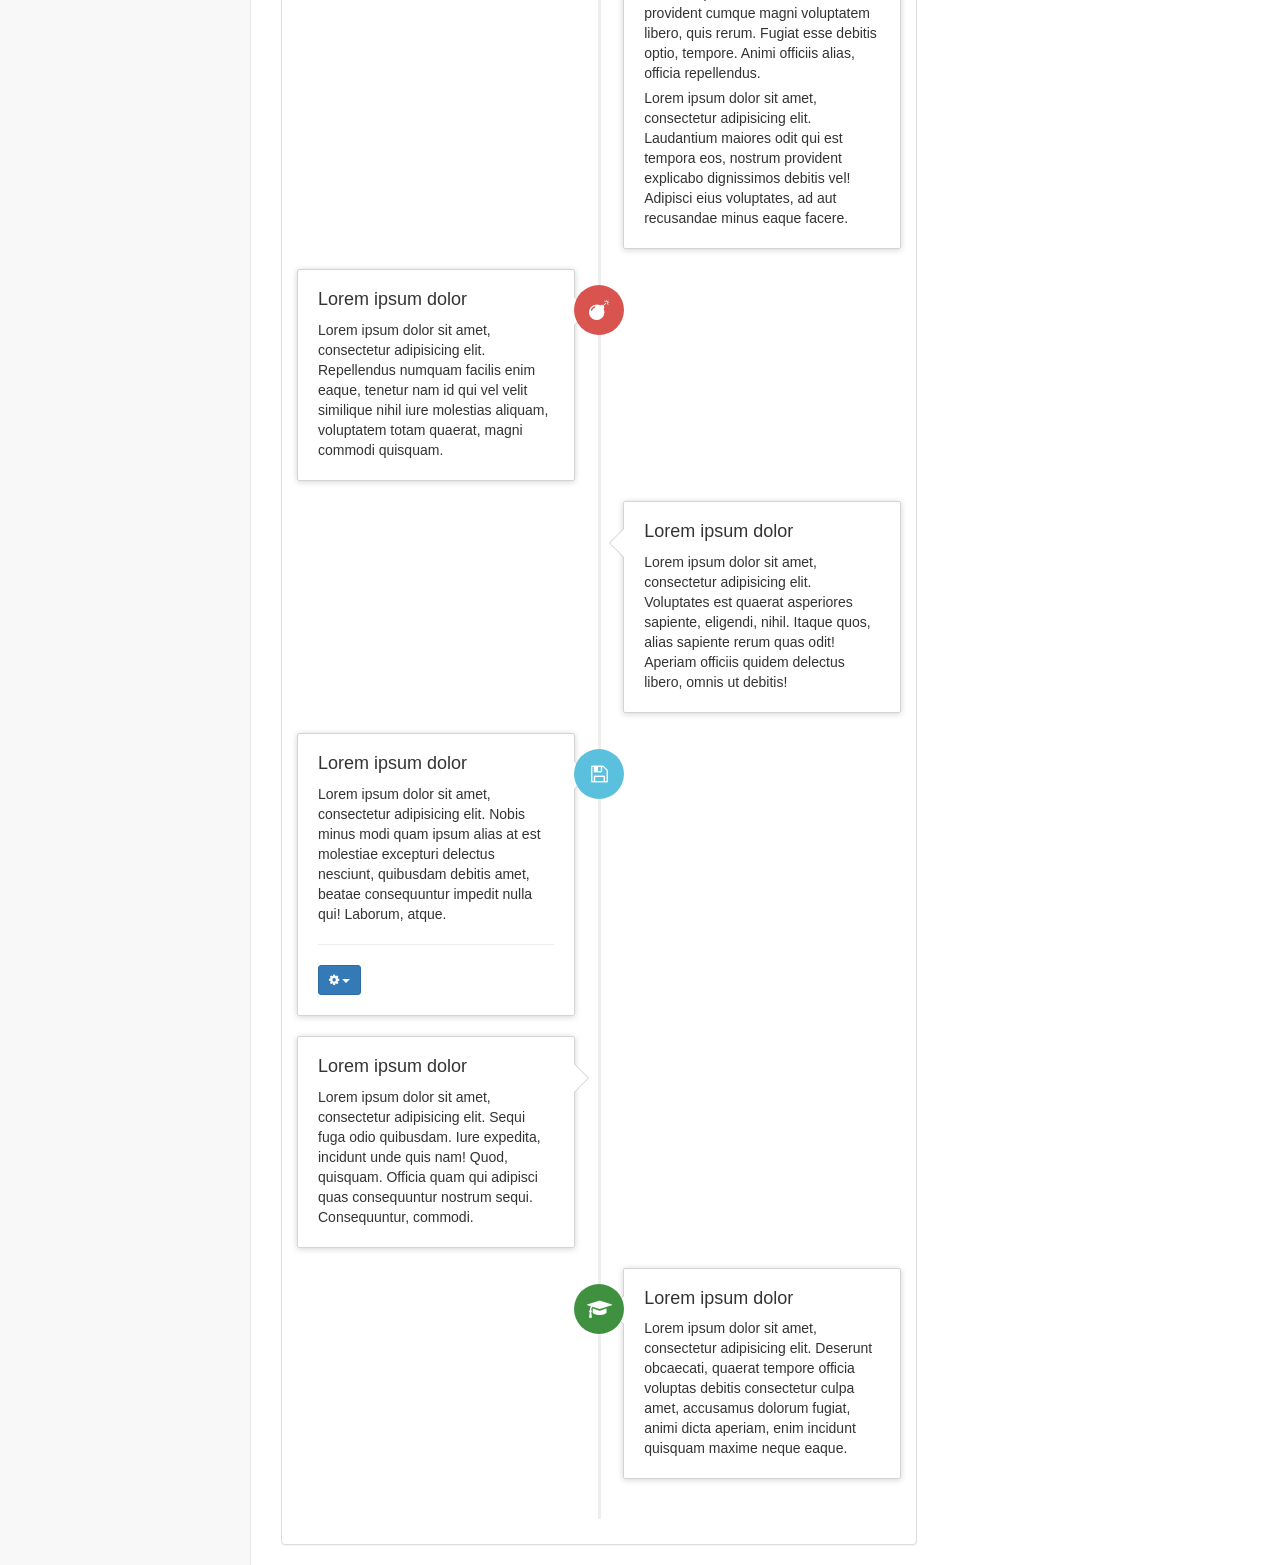
==== commit 31b72048: "Чиста инсталация на django" ====
--- a/Downloads/startmin-master/pages/index.html
+++ b/Downloads/startmin-master/pages/index.html
@@ -347,15 +347,15 @@
                         <div class="col-lg-8">
                             <div class="panel panel-default">
                                 <div class="panel-heading">
-                                    <i class="fa fa-bar-chart-o fa-fw"></i> Area Chart Example
+                                    <i class="fa fa-pencil fa-fw"></i> Въвеждане на текст
                                     <div class="pull-right">
                                         <div class="btn-group">
                                             <button type="button" class="btn btn-default btn-xs dropdown-toggle" data-toggle="dropdown">
-                                                Actions
+                                                Вид текст
                                                 <span class="caret"></span>
                                             </button>
                                             <ul class="dropdown-menu pull-right" role="menu">
-                                                <li><a href="#">Manual text</a>
+                                                <li><a href="#">Ръчно въведен отзив</a>
                                                 </li>
                                                 <li><a href="#">URL</a>
                                                 </li>
@@ -364,17 +364,29 @@
                                     </div>
                                 </div>
                                 <!-- /.panel-heading -->
-                                <input
-                                  type="text"
+                                <textarea
                                   id="name"
                                   name="name"
-                                  required
-                                  minlength="4"
-                                  maxlength="8"
-                                  size="92"
-                                />
+                                  class="form-control"
+                                  rows="7"
+                                  style="resize: none;"
+                                ></textarea>
+
                                 <!-- /.panel-body -->
                             </div>
+                            <button
+                                  type="button"
+                                  class="btn btn-primary btn-sm"
+                                  style="
+                                    margin-top: -22px;
+                                    margin-bottom: 20px;
+                                    width: 120px;
+                                    border-top-left-radius: 0;
+                                    border-top-right-radius: 0;
+                                  "
+                                >
+                                    Check
+                                </button>
                             <!-- /.panel -->
                             <div class="panel panel-default">
                                 <div class="panel-heading">
@@ -633,7 +645,7 @@
                         <div class="col-lg-4">
                             <div class="panel panel-default">
                                 <div class="panel-heading">
-                                    <i class="fa fa-bell fa-fw"></i> Other emotions
+                                    <i class="fa fa-smile-o fa-fw"></i> Други емоции
                                 </div>
                                 <!-- /.panel-heading -->
                                 <div class="panel-body">
@@ -652,7 +664,7 @@
                             <div class="chat-panel panel panel-default">
                                 <div class="panel-heading">
                                     <i class="fa fa-comments fa-fw"></i>
-                                    Chat
+                                    Отзиви
                                     <div class="btn-group pull-right">
                                         <button type="button" class="btn btn-default btn-xs dropdown-toggle" data-toggle="dropdown">
                                             <i class="fa fa-chevron-down"></i>
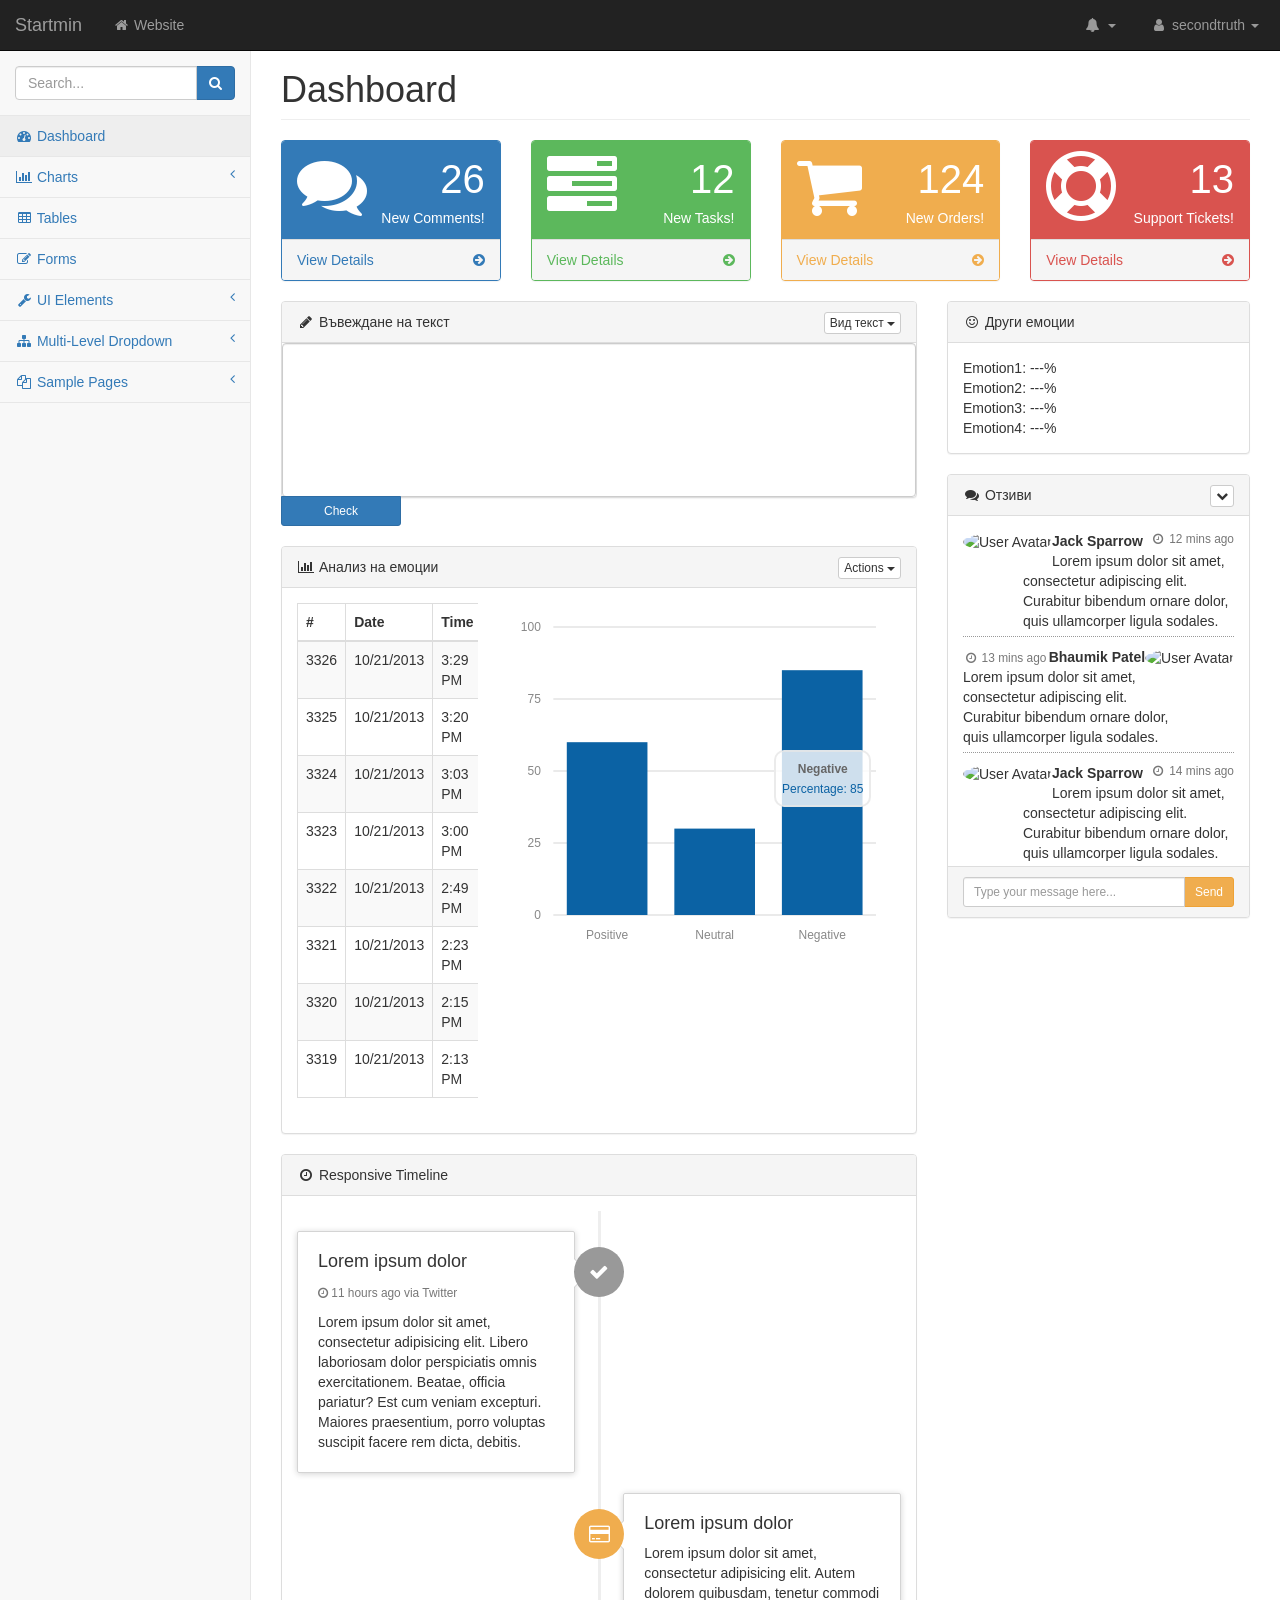
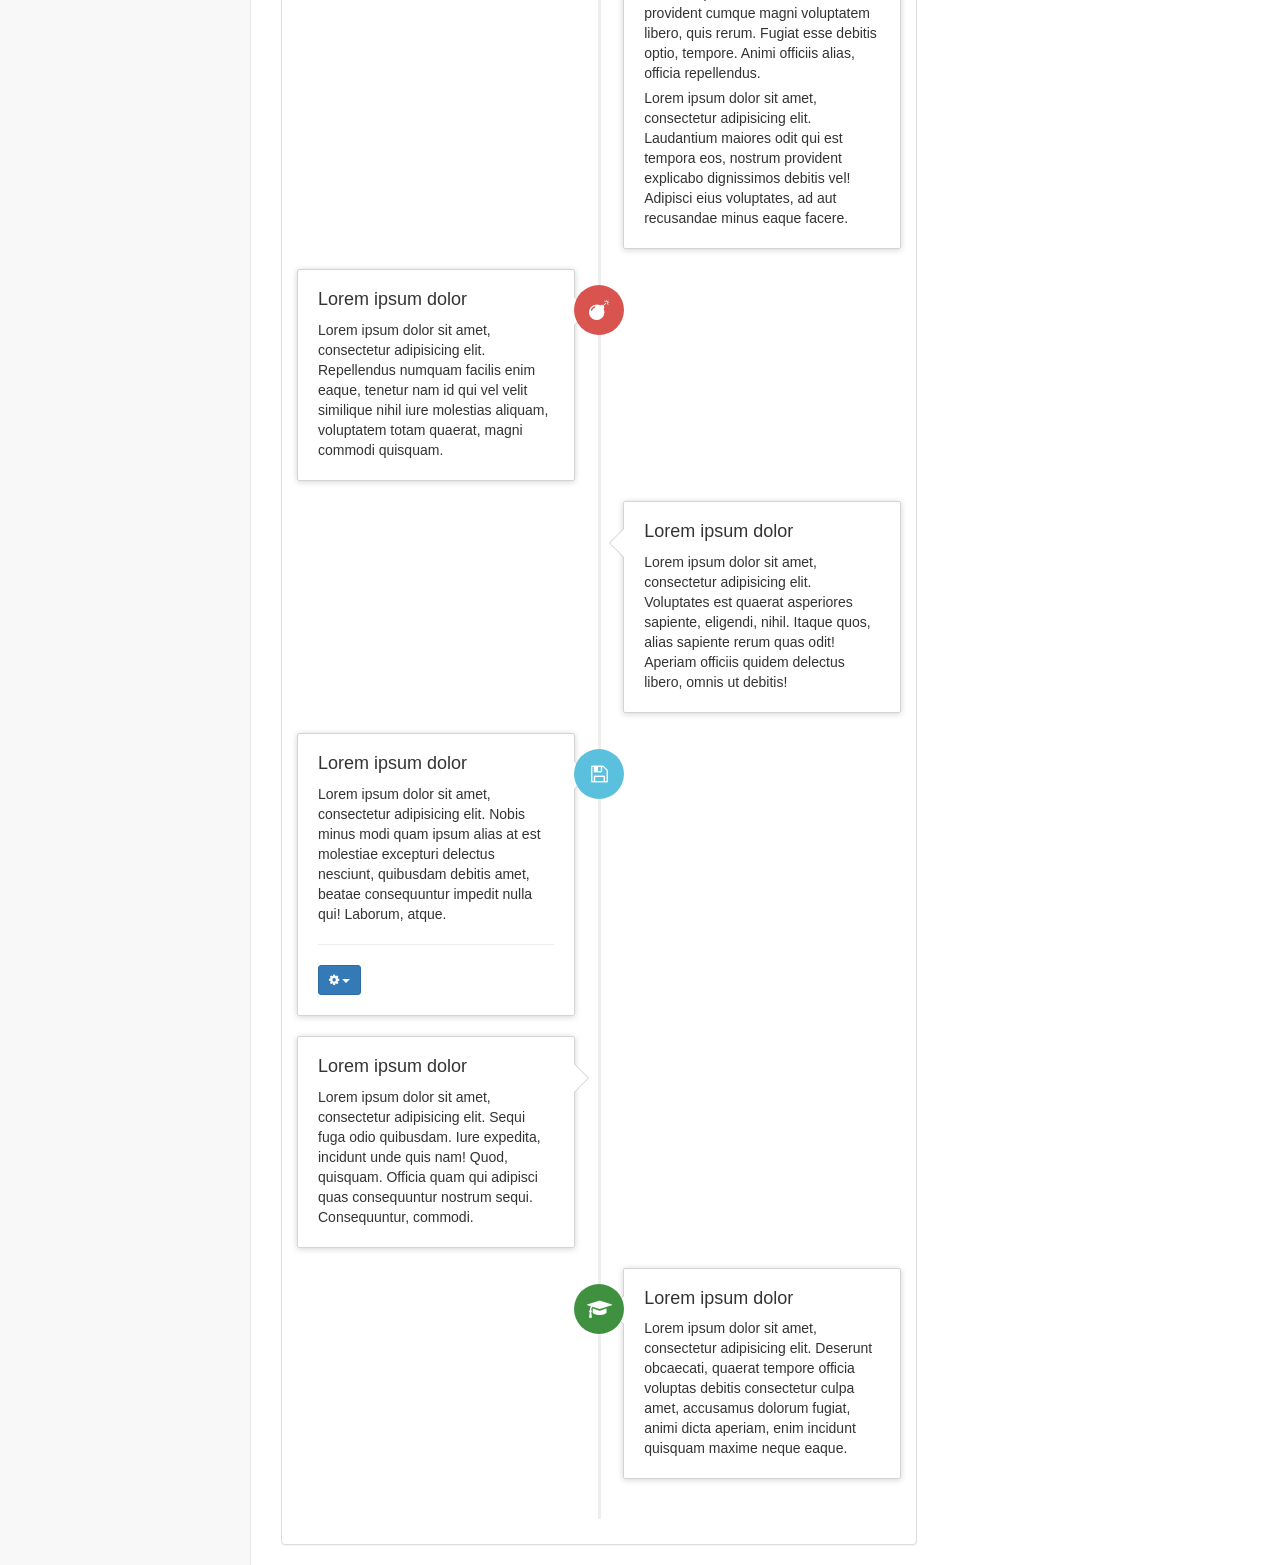
==== commit f955b395: "Добавяне на таблица в template" ====
--- a/Downloads/startmin-master/pages/index.html
+++ b/Downloads/startmin-master/pages/index.html
@@ -390,7 +390,7 @@
                             <!-- /.panel -->
                             <div class="panel panel-default">
                                 <div class="panel-heading">
-                                    <i class="fa fa-bar-chart-o fa-fw"></i> Bar Chart Example
+                                    <i class="fa fa-bar-chart-o fa-fw"></i> Анализ на емоции
                                     <div class="pull-right">
                                         <div class="btn-group">
                                             <button type="button" class="btn btn-default btn-xs dropdown-toggle" data-toggle="dropdown">
